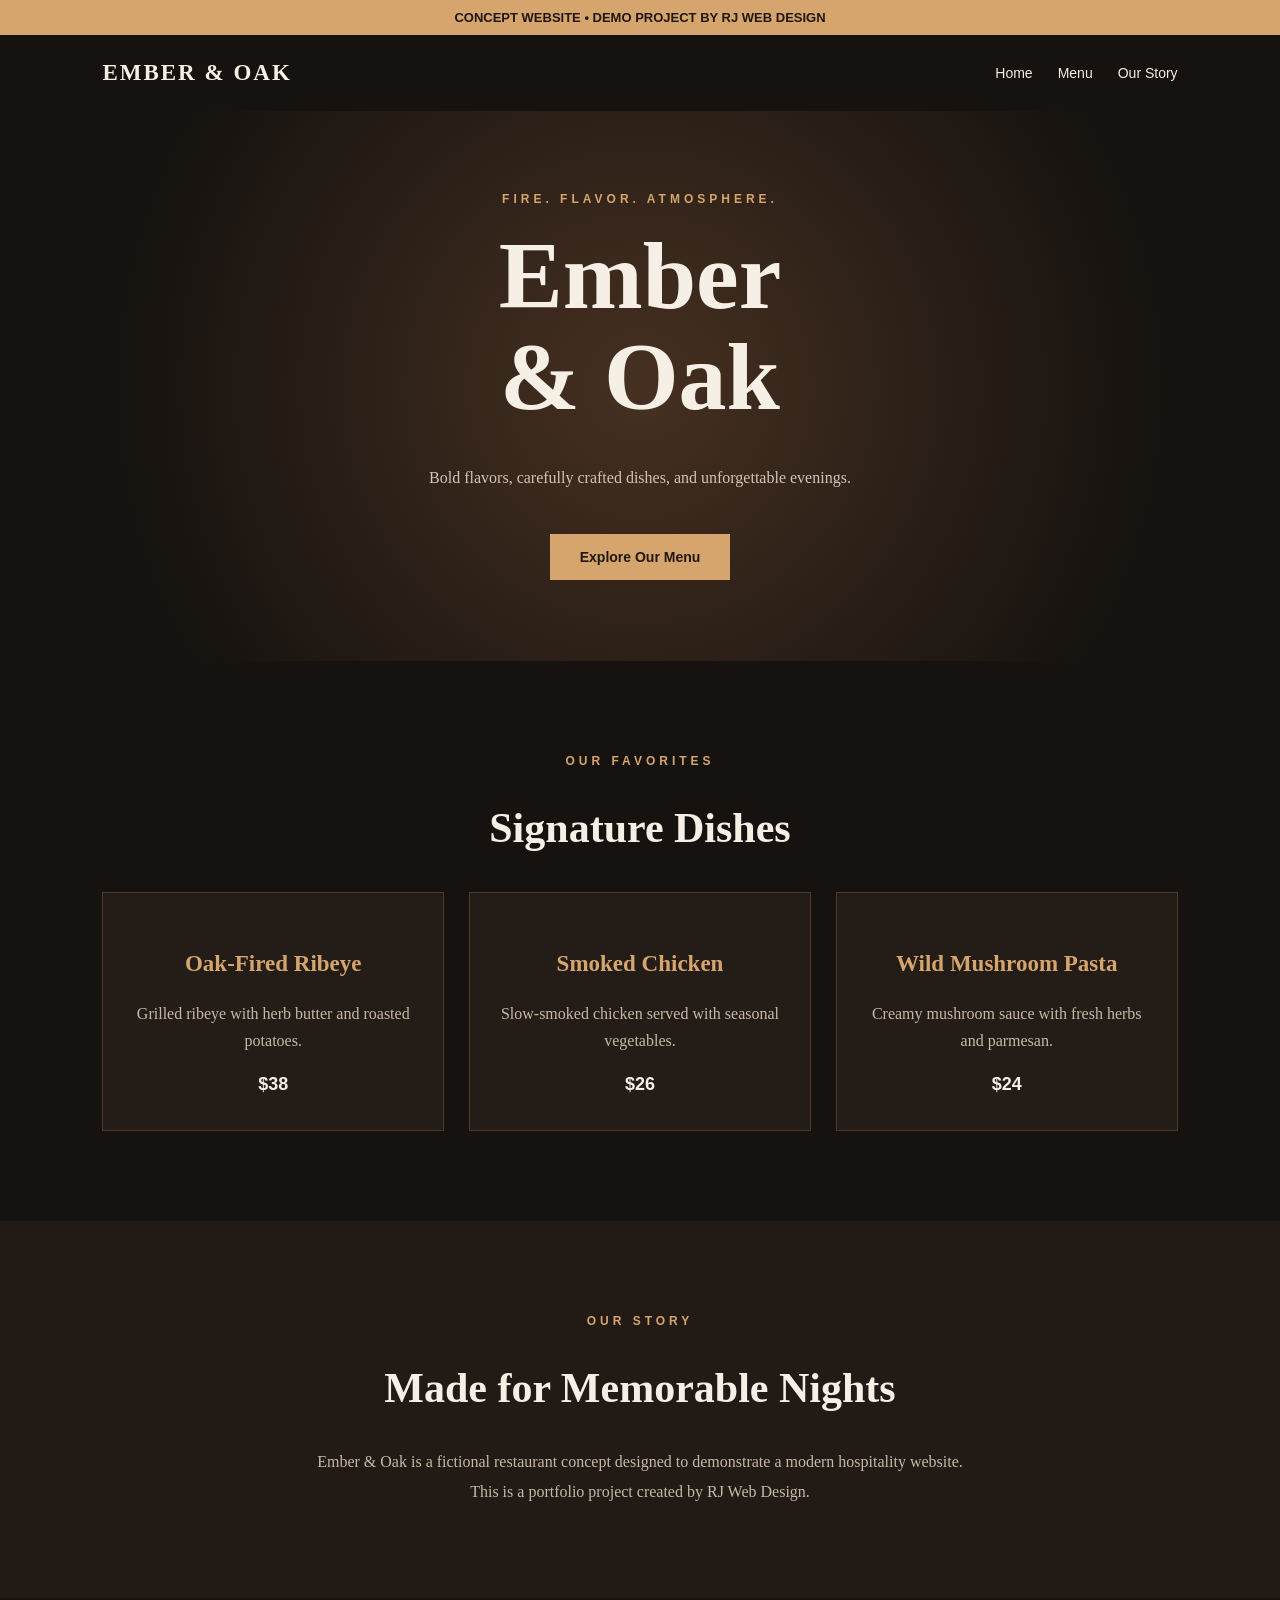
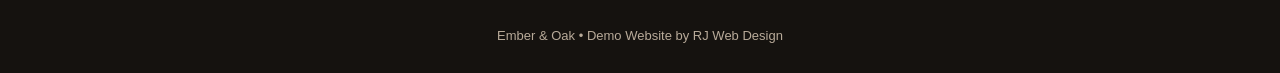
==== demos/restaurant/index.html @ cf2e1541 "Add restaurant demo and portfolio screenshot." ====
<!DOCTYPE html>
<html lang="en">
<head>
    <meta charset="UTF-8">
    <meta name="viewport" content="width=device-width, initial-scale=1.0">
    <title>Ember & Oak | Restaurant Demo</title>

    <style>
        * {
            box-sizing: border-box;
        }

        html {
            scroll-behavior: smooth;
        }

        body {
            margin: 0;
            background: #15120f;
            color: #f5efe5;
            font-family: Georgia, serif;
        }

        .demo-banner {
            background: #d5a56d;
            color: #21170e;
            text-align: center;
            padding: 10px;
            font: 600 13px Arial, sans-serif;
        }

        header {
            display: flex;
            justify-content: space-between;
            align-items: center;
            padding: 25px 8%;
            gap: 20px;
        }

        .logo {
            font-size: 23px;
            font-weight: bold;
            letter-spacing: 2px;
        }

        nav {
            display: flex;
            gap: 25px;
        }

        nav a {
            color: #f5efe5;
            text-decoration: none;
            font: 14px Arial, sans-serif;
        }

        nav a:hover {
            color: #d5a56d;
        }

        .hero {
            min-height: 550px;
            display: flex;
            flex-direction: column;
            align-items: center;
            justify-content: center;
            text-align: center;
            padding: 80px 20px;
            background:
                radial-gradient(
                    circle at center,
                    #463021,
                    #15120f 75%
                );
        }

        .eyebrow {
            color: #d5a56d;
            letter-spacing: 4px;
            font: 600 12px Arial, sans-serif;
        }

        h1 {
            font-size: clamp(48px, 8vw, 96px);
            margin: 20px 0;
            line-height: 1.05;
        }

        .hero p {
            max-width: 550px;
            line-height: 1.8;
            color: #d0c5b6;
        }

        .button {
            display: inline-block;
            margin-top: 25px;
            padding: 15px 30px;
            background: #d5a56d;
            color: #21170e;
            text-decoration: none;
            font: bold 14px Arial, sans-serif;
        }

        .menu {
            padding: 90px 8%;
            text-align: center;
        }

        .menu h2,
        .about h2 {
            font-size: 42px;
        }

        .menu-grid {
            display: grid;
            grid-template-columns: repeat(3, 1fr);
            gap: 25px;
            margin-top: 40px;
        }

        .menu-card {
            padding: 35px 25px;
            background: #241d17;
            border: 1px solid #4c392a;
        }

        .menu-card h3 {
            color: #d5a56d;
            font-size: 23px;
        }

        .menu-card p {
            color: #c7b9a8;
            line-height: 1.7;
        }

        .price {
            display: block;
            margin-top: 20px;
            font: bold 18px Arial, sans-serif;
        }

        .about {
            padding: 90px 8%;
            text-align: center;
            background: #211a15;
        }

        .about p {
            max-width: 650px;
            margin: auto;
            color: #c7b9a8;
            line-height: 1.9;
        }

        footer {
            padding: 30px;
            text-align: center;
            color: #b8aa99;
            font: 13px Arial, sans-serif;
        }

        @media (max-width: 700px) {
            header {
                flex-direction: column;
            }

            nav {
                flex-wrap: wrap;
                justify-content: center;
            }

            .menu-grid {
                grid-template-columns: 1fr;
            }

            .hero {
                min-height: 450px;
            }
        }
    </style>
</head>

<body>

    <div class="demo-banner">
        CONCEPT WEBSITE • DEMO PROJECT BY RJ WEB DESIGN
    </div>

    <header>
        <div class="logo">EMBER & OAK</div>

        <nav>
            <a href="#home">Home</a>
            <a href="#menu">Menu</a>
            <a href="#about">Our Story</a>
        </nav>
    </header>

    <main>
        <section class="hero" id="home">
            <span class="eyebrow">
                FIRE. FLAVOR. ATMOSPHERE.
            </span>

            <h1>Ember<br>& Oak</h1>

            <p>
                Bold flavors, carefully crafted dishes,
                and unforgettable evenings.
            </p>

            <a href="#menu" class="button">
                Explore Our Menu
            </a>
        </section>

        <section class="menu" id="menu">
            <span class="eyebrow">OUR FAVORITES</span>
            <h2>Signature Dishes</h2>

            <div class="menu-grid">
                <article class="menu-card">
                    <h3>Oak-Fired Ribeye</h3>
                    <p>
                        Grilled ribeye with herb butter
                        and roasted potatoes.
                    </p>
                    <span class="price">$38</span>
                </article>

                <article class="menu-card">
                    <h3>Smoked Chicken</h3>
                    <p>
                        Slow-smoked chicken served with
                        seasonal vegetables.
                    </p>
                    <span class="price">$26</span>
                </article>

                <article class="menu-card">
                    <h3>Wild Mushroom Pasta</h3>
                    <p>
                        Creamy mushroom sauce with
                        fresh herbs and parmesan.
                    </p>
                    <span class="price">$24</span>
                </article>
            </div>
        </section>

        <section class="about" id="about">
            <span class="eyebrow">OUR STORY</span>
            <h2>Made for Memorable Nights</h2>

            <p>
                Ember & Oak is a fictional restaurant
                concept designed to demonstrate a
                modern hospitality website.
                This is a portfolio project created
                by RJ Web Design.
            </p>
        </section>
    </main>

    <footer>
        Ember & Oak • Demo Website by RJ Web Design
    </footer>

</body>
</html>
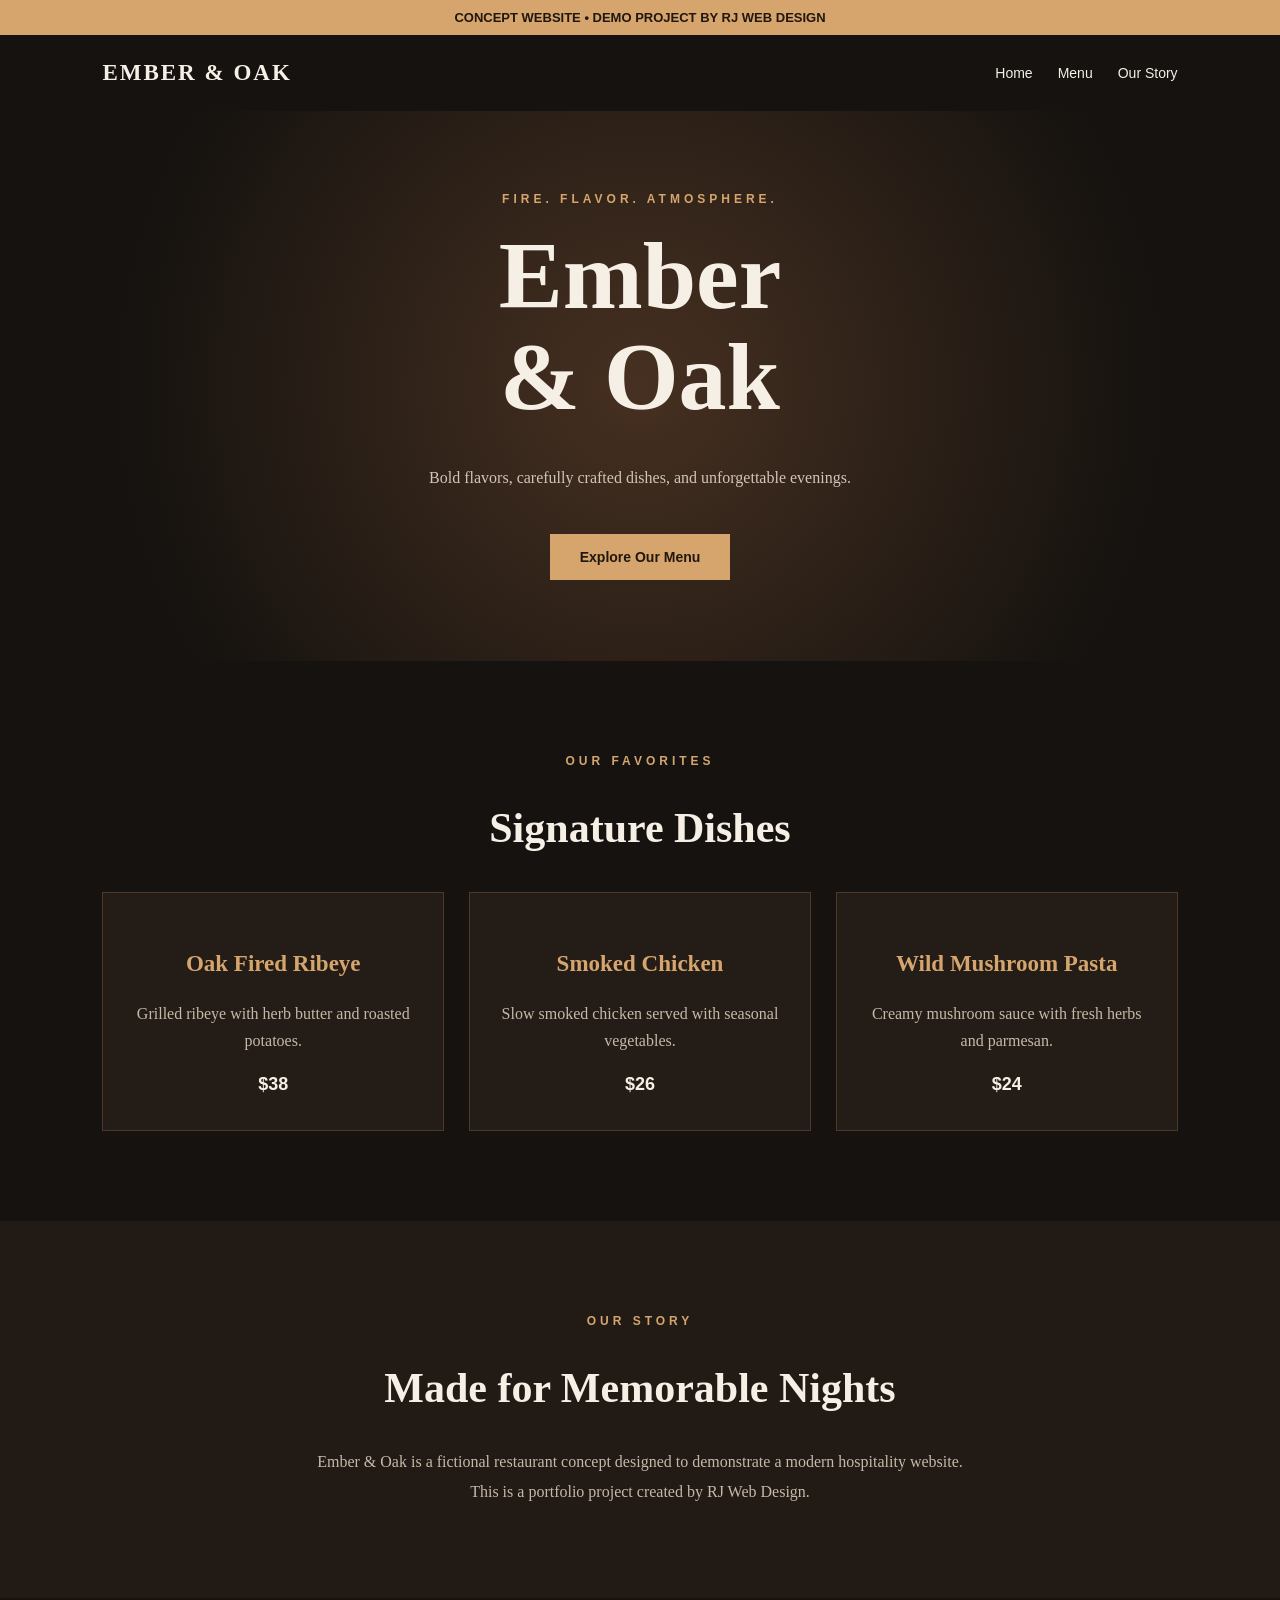
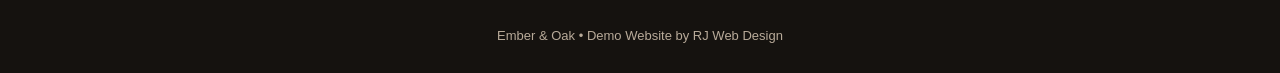
==== commit 38842003: "Remove hyphenated words from visible website copy" ====
--- a/demos/restaurant/index.html
+++ b/demos/restaurant/index.html
@@ -223,7 +223,7 @@
 
             <div class="menu-grid">
                 <article class="menu-card">
-                    <h3>Oak-Fired Ribeye</h3>
+                    <h3>Oak Fired Ribeye</h3>
                     <p>
                         Grilled ribeye with herb butter
                         and roasted potatoes.
@@ -234,7 +234,7 @@
                 <article class="menu-card">
                     <h3>Smoked Chicken</h3>
                     <p>
-                        Slow-smoked chicken served with
+                        Slow smoked chicken served with
                         seasonal vegetables.
                     </p>
                     <span class="price">$26</span>
